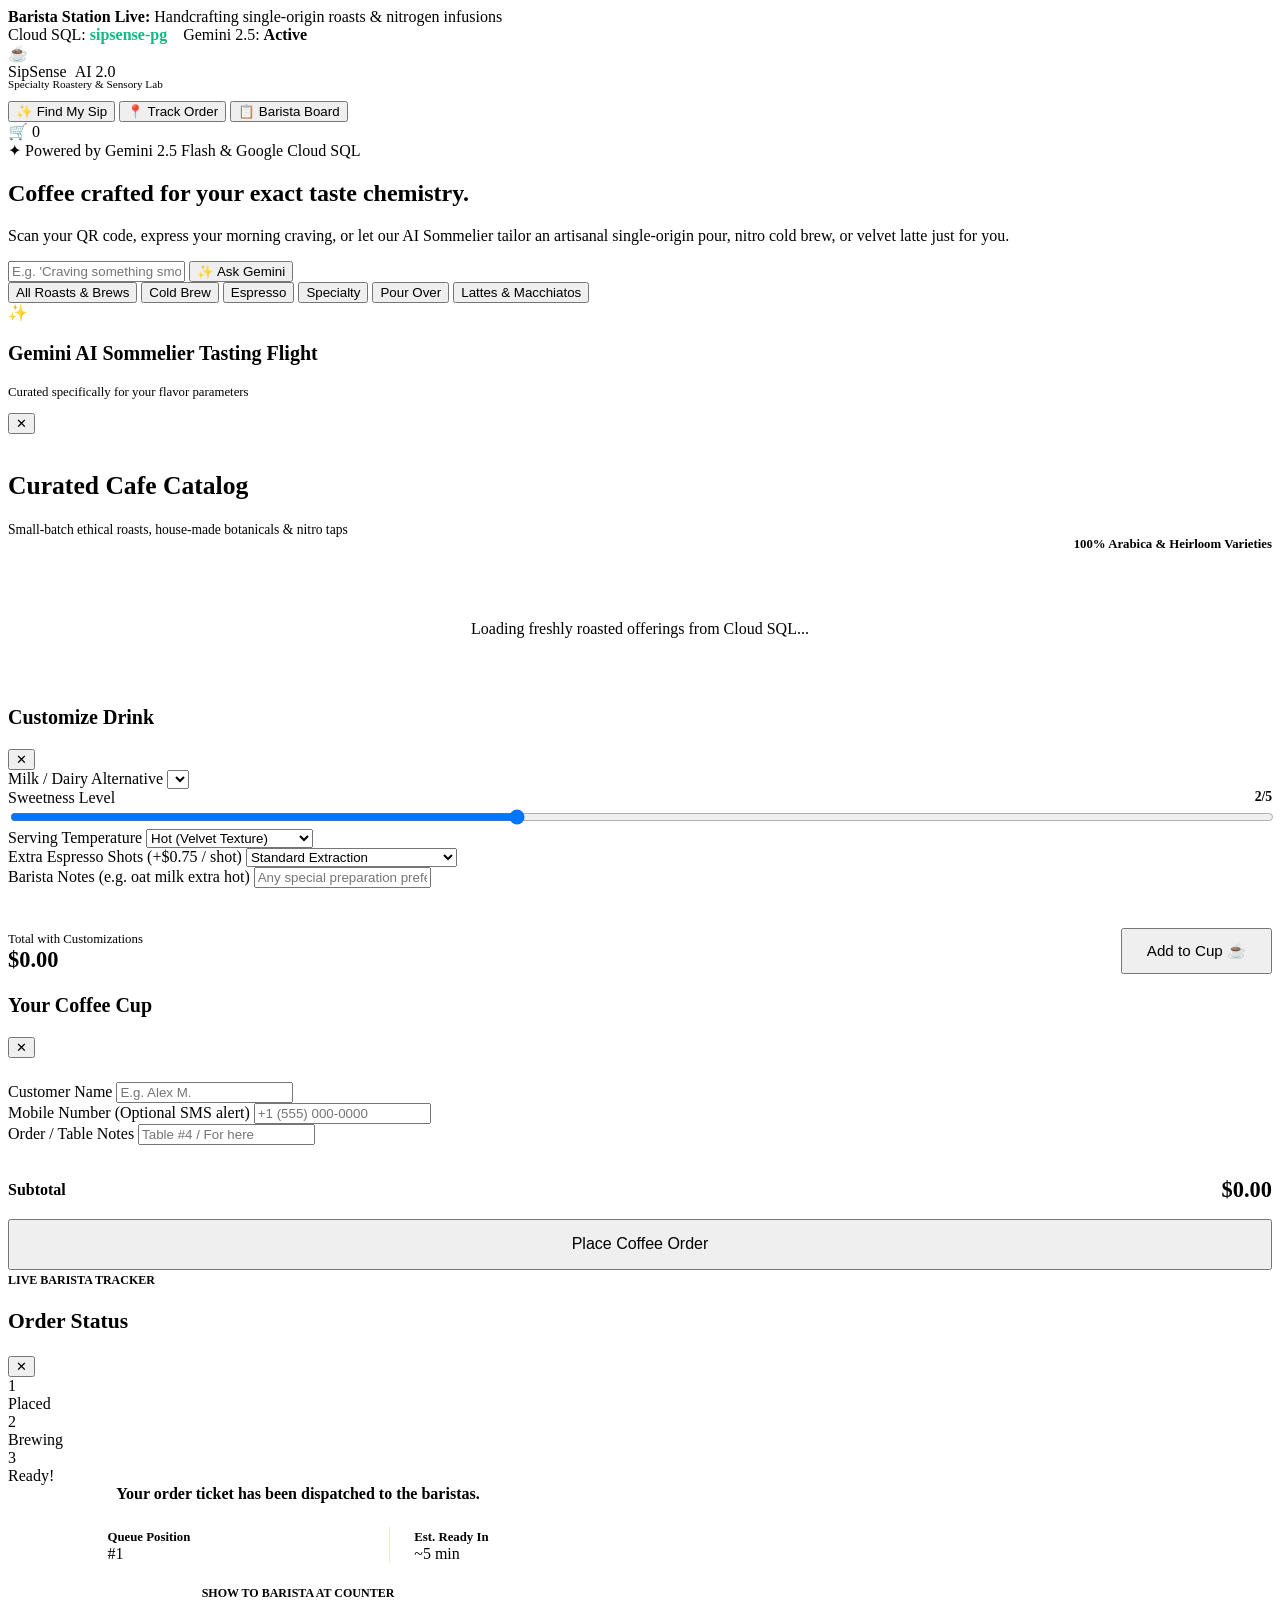
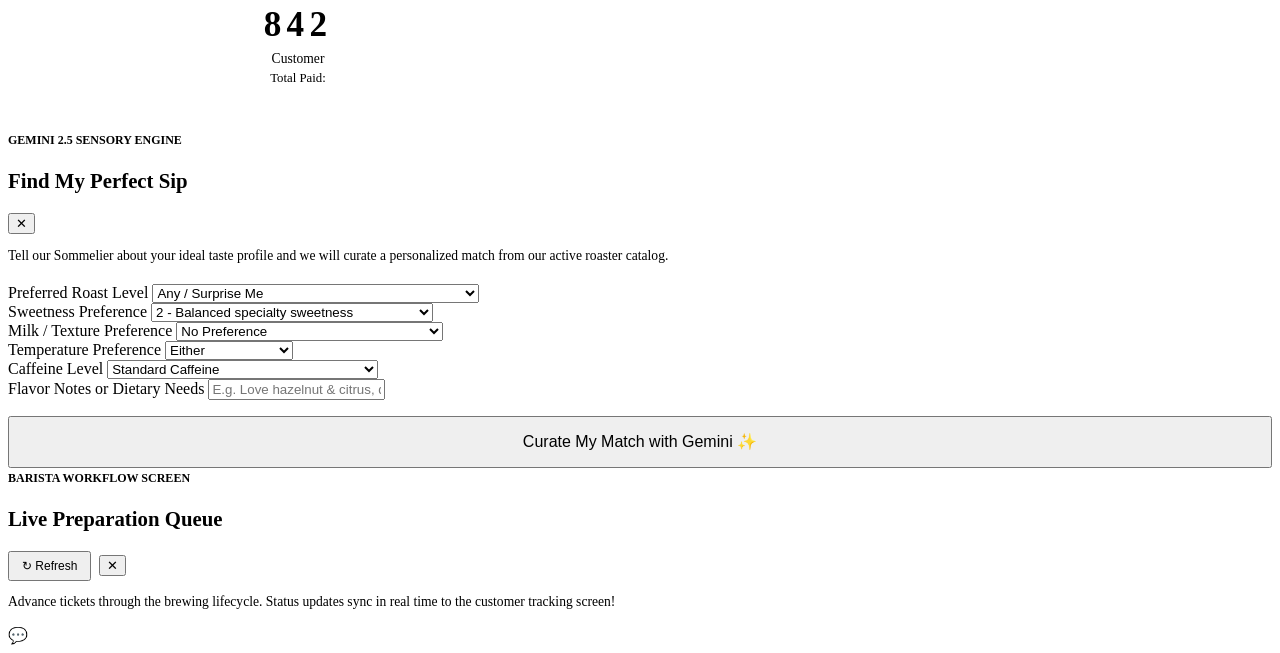
==== app/static/index.html @ 67ff812a "Initial commit: SipSense AI - FastAPI, Vertex AI Gemini 2.5, Cloud SQL PostgreSQL on Cloud Run" ====
<!DOCTYPE html>
<html lang="en">
<head>
  <meta charset="UTF-8">
  <meta name="viewport" content="width=device-width, initial-scale=1.0">
  <title>SipSense AI | Artisanal Coffee Discovery & Live Barista Queue</title>
  <link rel="preconnect" href="https://fonts.googleapis.com">
  <link rel="preconnect" href="https://fonts.gstatic.com" crossorigin>
  <link href="https://fonts.googleapis.com/css2?family=Outfit:wght@300;400;500;600;700;800;900&display=swap" rel="stylesheet">
  <link rel="stylesheet" href="/static/css/style.css">
</head>
<body>

  <!-- Top Live Queue Ticker -->
  <div class="queue-ticker">
    <div>
      <span class="ticker-pulse"></span>
      <strong>Barista Station Live:</strong> Handcrafting single-origin roasts & nitrogen infusions
    </div>
    <div style="display: flex; gap: 1rem; align-items: center;">
      <span>Cloud SQL: <strong style="color: #10b981;">sipsense-pg</strong></span>
      <span>Gemini 2.5: <strong style="color: var(--accent-gold);">Active</strong></span>
    </div>
  </div>

  <!-- Main Navigation Header -->
  <header class="header">
    <div class="brand" onclick="window.scrollTo({top: 0, behavior: 'smooth'})">
      <div class="brand-icon">☕</div>
      <div>
        <div style="display: flex; align-items: center; gap: 0.5rem;">
          <span class="brand-name">SipSense</span>
          <span class="brand-badge">AI 2.0</span>
        </div>
        <p style="font-size: 0.7rem; color: var(--text-muted); margin-top: -3px;">Specialty Roastery & Sensory Lab</p>
      </div>
    </div>

    <div class="header-actions">
      <button class="nav-btn primary" onclick="openModal('matchmakerModal')">
        <span>✨</span> Find My Sip
      </button>
      <button class="nav-btn" onclick="startTrackingOrder(activeOrder)" id="navTrackerBtn">
        <span>📍</span> Track Order
      </button>
      <button class="nav-btn" onclick="openBaristaQueue()">
        <span>📋</span> Barista Board
      </button>
      <div class="cart-btn" onclick="openCartDrawer()" title="View Order">
        🛒
        <span class="cart-count" id="cartCount">0</span>
      </div>
    </div>
  </header>

  <!-- Main Content Container -->
  <main class="container">

    <!-- Hero Section -->
    <section class="hero">
      <div class="hero-tag">
        <span>✦</span> Powered by Gemini 2.5 Flash & Google Cloud SQL
      </div>
      <h1 class="hero-title">
        Coffee crafted for your <span>exact taste chemistry</span>.
      </h1>
      <p class="hero-subtitle">
        Scan your QR code, express your morning craving, or let our AI Sommelier tailor an artisanal single-origin pour, nitro cold brew, or velvet latte just for you.
      </p>

      <!-- AI Sensory Search Bar -->
      <div class="search-wrapper">
        <input 
          type="text" 
          id="cravingInput" 
          class="search-input" 
          placeholder="E.g. 'Craving something smooth with oat milk, hazelnut notes and low acid'..."
        />
        <button class="search-btn" onclick="triggerCravingSearch()">
          <span>✨</span> Ask Gemini
        </button>
      </div>

      <!-- Category Filter Pills -->
      <div class="category-pills">
        <button class="pill-btn active" data-cat="All">All Roasts & Brews</button>
        <button class="pill-btn" data-cat="Cold Brew">Cold Brew</button>
        <button class="pill-btn" data-cat="Espresso">Espresso</button>
        <button class="pill-btn" data-cat="Specialty">Specialty</button>
        <button class="pill-btn" data-cat="Pour Over">Pour Over</button>
        <button class="pill-btn" data-cat="Latte & Macchiato">Lattes & Macchiatos</button>
      </div>
    </section>

    <!-- AI Personalized Recommendations Panel -->
    <section id="aiResultsPanel" class="ai-results-panel">
      <div class="ai-header">
        <div class="ai-title-wrap">
          <div class="ai-icon-badge">✨</div>
          <div>
            <h3 style="font-size: 1.25rem; font-weight: 800; color: var(--text-main);">Gemini AI Sommelier Tasting Flight</h3>
            <p style="font-size: 0.8rem; color: var(--text-muted);">Curated specifically for your flavor parameters</p>
          </div>
        </div>
        <button class="modal-close" onclick="document.getElementById('aiResultsPanel').style.display='none'">✕</button>
      </div>
      <p id="aiSommelierNote" class="ai-sommelier-note"></p>
      <div id="aiCardsGrid" class="ai-cards-grid"></div>
    </section>

    <!-- Menu Section Header -->
    <div style="display: flex; justify-content: space-between; align-items: flex-end; margin-bottom: 1.25rem;">
      <div>
        <h2 style="font-size: 1.6rem; font-weight: 800;">Curated Cafe Catalog</h2>
        <p style="font-size: 0.85rem; color: var(--text-muted);">Small-batch ethical roasts, house-made botanicals & nitro taps</p>
      </div>
      <span style="font-size: 0.8rem; color: var(--accent-gold); font-weight: 600;">100% Arabica & Heirloom Varieties</span>
    </div>

    <!-- Drink Catalog Grid -->
    <div id="menuGrid" class="menu-grid">
      <div style="grid-column: 1/-1; text-align: center; padding: 3rem;">
        <span class="ticker-pulse"></span> Loading freshly roasted offerings from Cloud SQL...
      </div>
    </div>

  </main>

  <!-- Drink Customizer Modal -->
  <div id="customizerModal" class="modal-overlay">
    <div class="modal-card">
      <div class="modal-header">
        <div>
          <h3 id="custItemName" style="font-size: 1.25rem; font-weight: 800;">Customize Drink</h3>
          <p id="custItemDesc" style="font-size: 0.8rem; color: var(--text-muted);"></p>
        </div>
        <button class="modal-close" onclick="closeModal('customizerModal')">✕</button>
      </div>
      <div class="modal-body">
        <div class="form-group">
          <label class="form-label">Milk / Dairy Alternative</label>
          <select id="custMilk" class="select-input"></select>
        </div>

        <div class="form-group">
          <div style="display: flex; justify-content: space-between;">
            <label class="form-label">Sweetness Level</label>
            <span id="custSweetnessVal" style="font-size: 0.85rem; font-weight: 800; color: var(--accent-gold);">2/5</span>
          </div>
          <input type="range" id="custSweetness" min="0" max="5" value="2" style="width: 100%; accent-color: var(--accent-gold);" />
        </div>

        <div class="form-group">
          <label class="form-label">Serving Temperature</label>
          <select id="custTemp" class="select-input">
            <option value="Hot">Hot (Velvet Texture)</option>
            <option value="Iced">Iced (Over Clear Cubes)</option>
            <option value="Extra Ice">Extra Iced</option>
          </select>
        </div>

        <div class="form-group">
          <label class="form-label">Extra Espresso Shots (+$0.75 / shot)</label>
          <select id="custShots" class="select-input">
            <option value="0">Standard Extraction</option>
            <option value="1">+1 Extra Ristretto Shot (+$0.75)</option>
            <option value="2">+2 Double Boost (+$1.50)</option>
          </select>
        </div>

        <div class="form-group">
          <label class="form-label">Barista Notes (e.g. oat milk extra hot)</label>
          <input type="text" id="custNotes" class="text-input" placeholder="Any special preparation preference..." />
        </div>

        <div style="display: flex; justify-content: space-between; align-items: center; margin-top: 1.5rem; padding-top: 1rem; border-top: 1px solid var(--border-color);">
          <div>
            <span style="font-size: 0.8rem; color: var(--text-muted);">Total with Customizations</span>
            <div id="custTotalPrice" style="font-size: 1.4rem; font-weight: 800; color: var(--accent-gold);">$0.00</div>
          </div>
          <button class="nav-btn primary" style="padding: 0.75rem 1.5rem; font-size: 0.95rem;" onclick="addCustomizedToCart()">
            Add to Cup ☕
          </button>
        </div>
      </div>
    </div>
  </div>

  <!-- Cart / Checkout Drawer -->
  <div id="cartModal" class="modal-overlay">
    <div class="modal-card">
      <div class="modal-header">
        <h3 style="font-size: 1.25rem; font-weight: 800;">Your Coffee Cup</h3>
        <button class="modal-close" onclick="closeModal('cartModal')">✕</button>
      </div>
      <div class="modal-body">
        <div id="cartItemsList"></div>

        <div style="margin: 1.5rem 0 1rem;">
          <div class="form-group">
            <label class="form-label">Customer Name</label>
            <input type="text" id="orderCustomerName" class="text-input" placeholder="E.g. Alex M." />
          </div>
          <div class="form-group">
            <label class="form-label">Mobile Number (Optional SMS alert)</label>
            <input type="tel" id="orderCustomerPhone" class="text-input" placeholder="+1 (555) 000-0000" />
          </div>
          <div class="form-group">
            <label class="form-label">Order / Table Notes</label>
            <input type="text" id="orderSpecialNotes" class="text-input" placeholder="Table #4 / For here" />
          </div>
        </div>

        <div style="display: flex; justify-content: space-between; align-items: center; padding: 1rem 0; border-top: 1px solid var(--border-color);">
          <span style="font-size: 1rem; font-weight: 700;">Subtotal</span>
          <span id="cartSubtotal" style="font-size: 1.4rem; font-weight: 800; color: var(--accent-gold);">$0.00</span>
        </div>

        <button id="checkoutBtn" class="nav-btn primary" style="width: 100%; justify-content: center; padding: 0.9rem; font-size: 1rem;" onclick="submitOrder()">
          Place Coffee Order
        </button>
      </div>
    </div>
  </div>

  <!-- Live Order Tracking Modal -->
  <div id="trackerModal" class="modal-overlay">
    <div class="modal-card" style="max-width: 580px;">
      <div class="modal-header">
        <div>
          <span style="font-size: 0.75rem; text-transform: uppercase; color: var(--accent-gold); font-weight: 800;">Live Barista Tracker</span>
          <h3 id="trackOrderId" style="font-size: 1.35rem; font-weight: 900;">Order Status</h3>
        </div>
        <button class="modal-close" onclick="closeModal('trackerModal')">✕</button>
      </div>
      <div class="modal-body">
        
        <!-- Live Status Stepper -->
        <div class="tracker-status-bar">
          <div id="stepPlaced" class="status-step active">
            <div class="step-circle">1</div>
            <span class="step-title">Placed</span>
          </div>
          <div id="stepBrewing" class="status-step">
            <div class="step-circle">2</div>
            <span class="step-title">Brewing</span>
          </div>
          <div id="stepReady" class="status-step">
            <div class="step-circle">3</div>
            <span class="step-title">Ready!</span>
          </div>
        </div>

        <!-- Animated Status Message -->
        <div id="trackStatusMsg" style="text-align: center; font-weight: 600; font-size: 1rem; color: var(--accent-cream); margin-bottom: 1.5rem;">
          Your order ticket has been dispatched to the baristas.
        </div>

        <!-- Live Queue Position Badge -->
        <div id="queueBanner" class="queue-card">
          <div style="display: flex; justify-content: space-around;">
            <div>
              <span style="font-size: 0.8rem; color: var(--text-muted); font-weight: 600;">Queue Position</span>
              <div id="trackQueuePosition" class="queue-num">#1</div>
            </div>
            <div style="border-left: 1px solid rgba(226,168,92,0.3); padding-left: 1.5rem;">
              <span style="font-size: 0.8rem; color: var(--text-muted); font-weight: 600;">Est. Ready In</span>
              <div id="trackWaitTime" class="queue-num">~5 min</div>
            </div>
          </div>
        </div>

        <!-- Pickup Badge -->
        <div style="background: var(--bg-card); border: 1px dashed var(--border-color); border-radius: var(--radius-md); padding: 1.25rem; text-align: center; margin-bottom: 1.5rem;">
          <span style="font-size: 0.75rem; color: var(--text-muted); text-transform: uppercase; font-weight: 700;">Show to Barista at Counter</span>
          <div style="font-size: 2.2rem; font-weight: 900; letter-spacing: 0.15em; color: var(--accent-gold); margin: 0.25rem 0;" id="trackPickupCode">
            842
          </div>
          <span style="font-size: 0.85rem; color: var(--text-muted);" id="trackCustomerName">Customer</span>
          <div style="font-size: 0.8rem; color: var(--text-dim); margin-top: 0.25rem;">Total Paid: <span id="trackTotal" style="color: var(--text-main); font-weight: 700;"></span></div>
        </div>

        <!-- Feedback Form -->
        <div id="feedbackSection" style="display: none; background: rgba(255,255,255,0.03); border: 1px solid var(--border-color); border-radius: var(--radius-sm); padding: 1rem; margin-top: 1rem;">
          <h4 style="font-size: 0.95rem; font-weight: 700; margin-bottom: 0.5rem; text-align: center;">How was your sip?</h4>
          <div style="display: flex; gap: 1rem; margin-bottom: 0.75rem;">
            <div style="flex: 1;">
              <label style="font-size: 0.75rem; color: var(--text-muted);">Overall Rating</label>
              <select id="feedbackRating" class="select-input" style="padding: 0.4rem;">
                <option value="5">★★★★★ (5 - Exceptional)</option>
                <option value="4">★★★★☆ (4 - Great)</option>
                <option value="3">★★★☆☆ (3 - Good)</option>
                <option value="2">★★☆☆☆ (2 - Fair)</option>
                <option value="1">★☆☆☆☆ (1 - Needs tweak)</option>
              </select>
            </div>
            <div style="flex: 1;">
              <label style="font-size: 0.75rem; color: var(--text-muted);">Taste Balance</label>
              <select id="feedbackTaste" class="select-input" style="padding: 0.4rem;">
                <option value="5">Perfect Balance</option>
                <option value="4">Slightly sweet</option>
                <option value="3">Bold / Intense</option>
                <option value="2">Mild</option>
              </select>
            </div>
          </div>
          <input type="text" id="feedbackComment" class="text-input" placeholder="Optional comments on aroma or acidity..." style="margin-bottom: 0.75rem;" />
          <button class="nav-btn primary" style="width: 100%; justify-content: center; font-size: 0.85rem;" onclick="submitOrderFeedback()">
            Submit Taste Feedback
          </button>
        </div>

      </div>
    </div>
  </div>

  <!-- "Find My Sip" AI Matchmaker Quiz Modal -->
  <div id="matchmakerModal" class="modal-overlay">
    <div class="modal-card">
      <div class="modal-header">
        <div>
          <span style="font-size: 0.75rem; text-transform: uppercase; color: var(--accent-gold); font-weight: 800;">Gemini 2.5 Sensory Engine</span>
          <h3 style="font-size: 1.3rem; font-weight: 800;">Find My Perfect Sip</h3>
        </div>
        <button class="modal-close" onclick="closeModal('matchmakerModal')">✕</button>
      </div>
      <div class="modal-body">
        <p style="font-size: 0.85rem; color: var(--text-muted); margin-bottom: 1.25rem;">
          Tell our Sommelier about your ideal taste profile and we will curate a personalized match from our active roaster catalog.
        </p>

        <div class="form-group">
          <label class="form-label">Preferred Roast Level</label>
          <select id="quizRoast" class="select-input">
            <option value="Any">Any / Surprise Me</option>
            <option value="Light">Light Roast (Floral, bright acidity, tea-like clarity)</option>
            <option value="Medium">Medium Roast (Balanced, chocolate malt, caramel)</option>
            <option value="Dark">Dark Roast (Full body, smoky, low acid, bold cocoa)</option>
          </select>
        </div>

        <div class="form-group">
          <label class="form-label">Sweetness Preference</label>
          <select id="quizSweet" class="select-input">
            <option value="0">0 - Zero sugar / Pure black coffee</option>
            <option value="1">1 - Barely sweet / Hint of natural essence</option>
            <option value="2" selected>2 - Balanced specialty sweetness</option>
            <option value="3">3 - Noticeably sweet (Vanilla / Brown Sugar)</option>
            <option value="4">4 - Indulgent treat / Dessert style</option>
          </select>
        </div>

        <div class="form-group">
          <label class="form-label">Milk / Texture Preference</label>
          <select id="quizMilk" class="select-input">
            <option value="Any">No Preference</option>
            <option value="Oat Milk">Oat Milk (Nutty, creamy & vegan)</option>
            <option value="Whole Milk">Farm Fresh Whole Milk (Silky microfoam)</option>
            <option value="Almond Milk">Almond Milk (Light & roasted)</option>
            <option value="None">None / Pure black coffee</option>
          </select>
        </div>

        <div class="form-group">
          <label class="form-label">Temperature Preference</label>
          <select id="quizTemp" class="select-input">
            <option value="Any">Either</option>
            <option value="Hot">Hot & Warming</option>
            <option value="Iced">Iced & Refreshing</option>
          </select>
        </div>

        <div class="form-group">
          <label class="form-label">Caffeine Level</label>
          <select id="quizCaff" class="select-input">
            <option value="Any">Standard Caffeine</option>
            <option value="High">Maximum Boost (Cold Brew / Extra Shot)</option>
            <option value="Medium">Gentle Afternoon Energy</option>
            <option value="Decaf">100% Decaf (Natural Sugarcane Process)</option>
          </select>
        </div>

        <div class="form-group">
          <label class="form-label">Flavor Notes or Dietary Needs</label>
          <input type="text" id="quizNotes" class="text-input" placeholder="E.g. Love hazelnut & citrus, dairy free, low acid" />
        </div>

        <button class="nav-btn primary" style="width: 100%; justify-content: center; padding: 0.9rem; font-size: 1rem; margin-top: 1rem;" onclick="submitMatchmaker()">
          Curate My Match with Gemini ✨
        </button>
      </div>
    </div>
  </div>

  <!-- Barista Queue Live Board Modal -->
  <div id="baristaModal" class="modal-overlay">
    <div class="modal-card" style="max-width: 650px;">
      <div class="modal-header">
        <div>
          <span style="font-size: 0.75rem; text-transform: uppercase; color: var(--accent-amber); font-weight: 800;">Barista Workflow Screen</span>
          <h3 style="font-size: 1.3rem; font-weight: 800;">Live Preparation Queue</h3>
        </div>
        <div style="display: flex; gap: 0.5rem; align-items: center;">
          <button class="nav-btn" style="padding: 0.35rem 0.75rem; font-size: 0.75rem;" onclick="refreshBaristaQueue()">↻ Refresh</button>
          <button class="modal-close" onclick="closeModal('baristaModal')">✕</button>
        </div>
      </div>
      <div class="modal-body">
        <p style="font-size: 0.85rem; color: var(--text-muted); margin-bottom: 1rem;">
          Advance tickets through the brewing lifecycle. Status updates sync in real time to the customer tracking screen!
        </p>
        <div id="baristaQueueList"></div>
      </div>
    </div>
  </div>

  <!-- Floating AI Sommelier Chat FAB -->
  <div class="chat-fab" onclick="toggleChatDrawer()" title="Chat with AI Sommelier">
    💬
  </div>

  <!-- Floating Chat Drawer -->
  <div id="chatDrawer" class="chat-drawer" style="display: none;">
    <div class="chat-header">
      <div style="display: flex; align-items: center; gap: 0.5rem;">
        <span style="font-size: 1.2rem;">☕</span>
        <div>
          <strong style="font-size: 0.9rem;">SipSense Sommelier</strong>
          <div style="font-size: 0.7rem; color: #10b981;">Online • Gemini 2.5 Flash</div>
        </div>
      </div>
      <button class="modal-close" onclick="toggleChatDrawer()">✕</button>
    </div>
    <div id="chatMessages" class="chat-messages">
      <div class="chat-bubble bot">
        Welcome to SipSense! I'm your AI Coffee Sommelier. Ask me anything about our single origins, brew methods, flavor profiles, or customized pairings!
      </div>
    </div>
    <div class="chat-input-row">
      <input type="text" id="chatInput" class="chat-input" placeholder="Ask about roast notes, oat milk, or low acid..." />
      <button class="nav-btn primary" style="padding: 0.4rem 0.8rem; font-size: 0.85rem;" onclick="sendChatMessage()">
        Send
      </button>
    </div>
  </div>

  <script src="/static/js/app.js"></script>
</body>
</html>
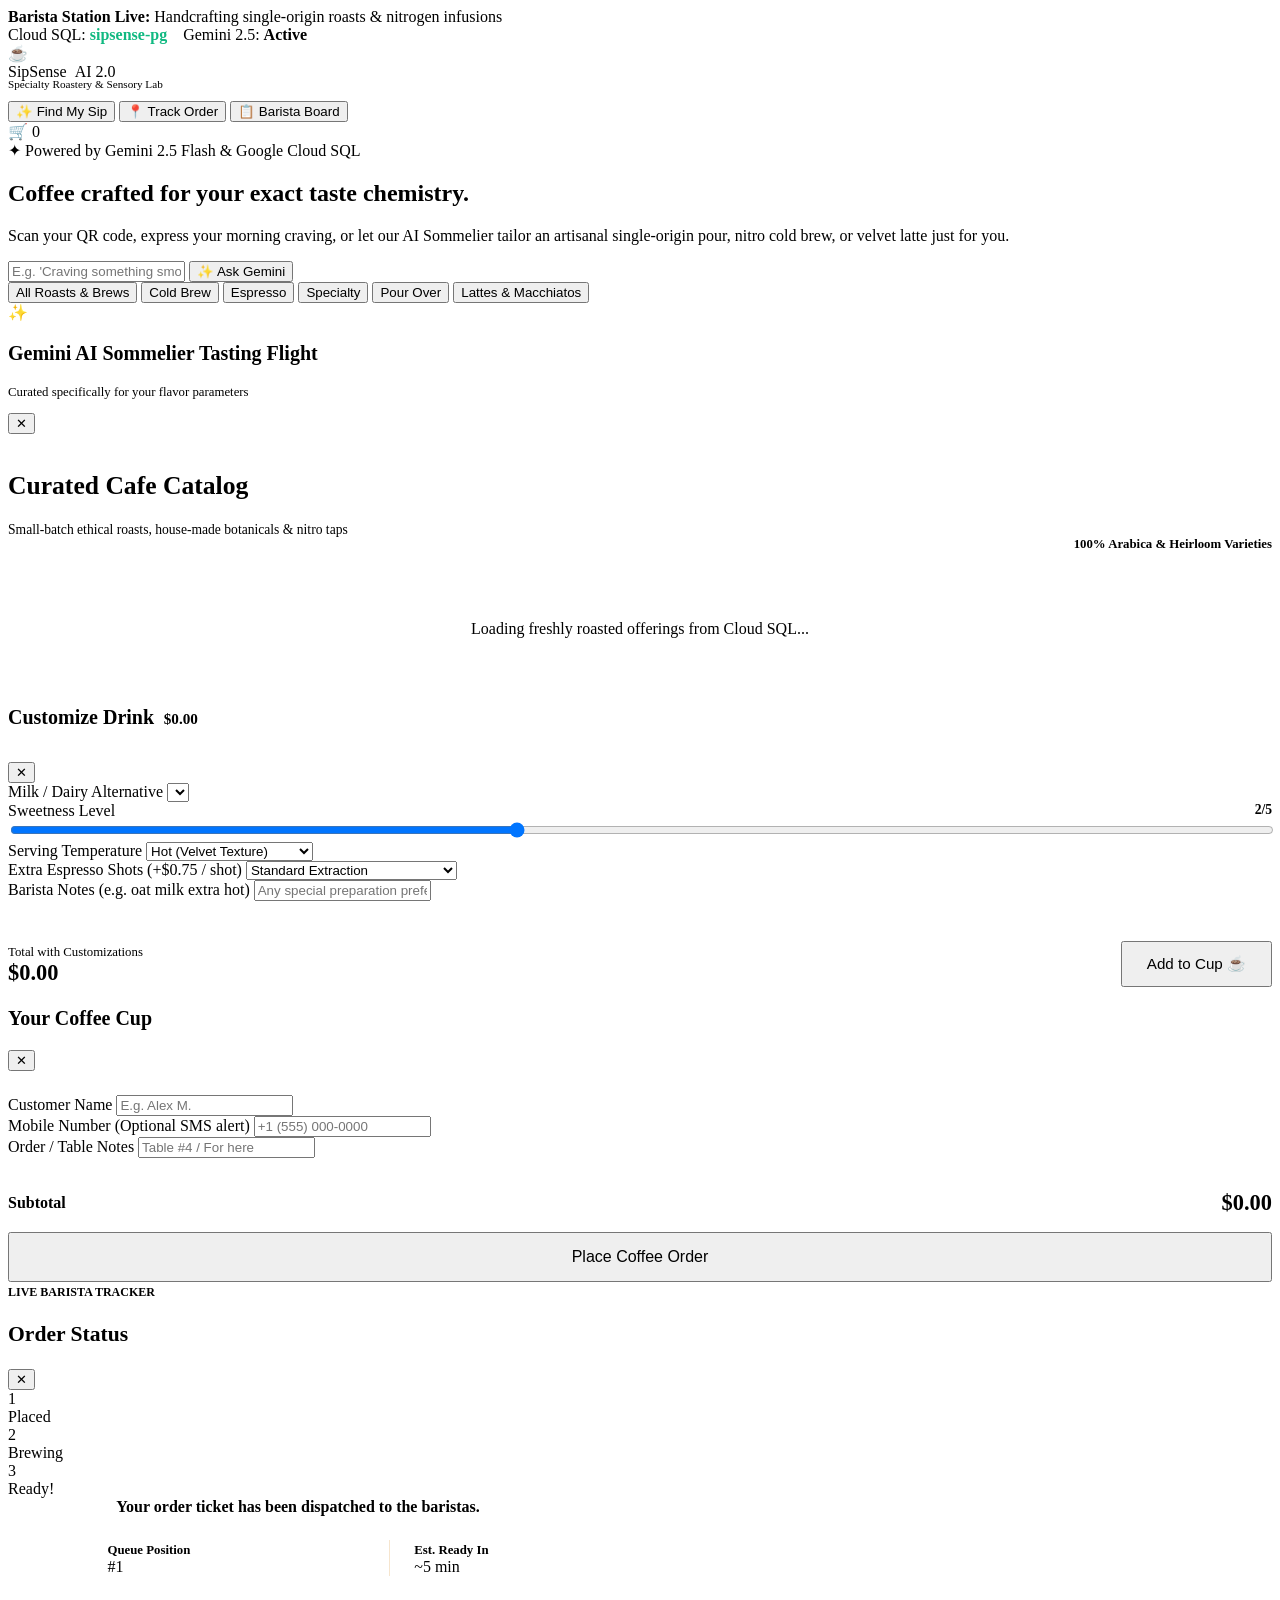
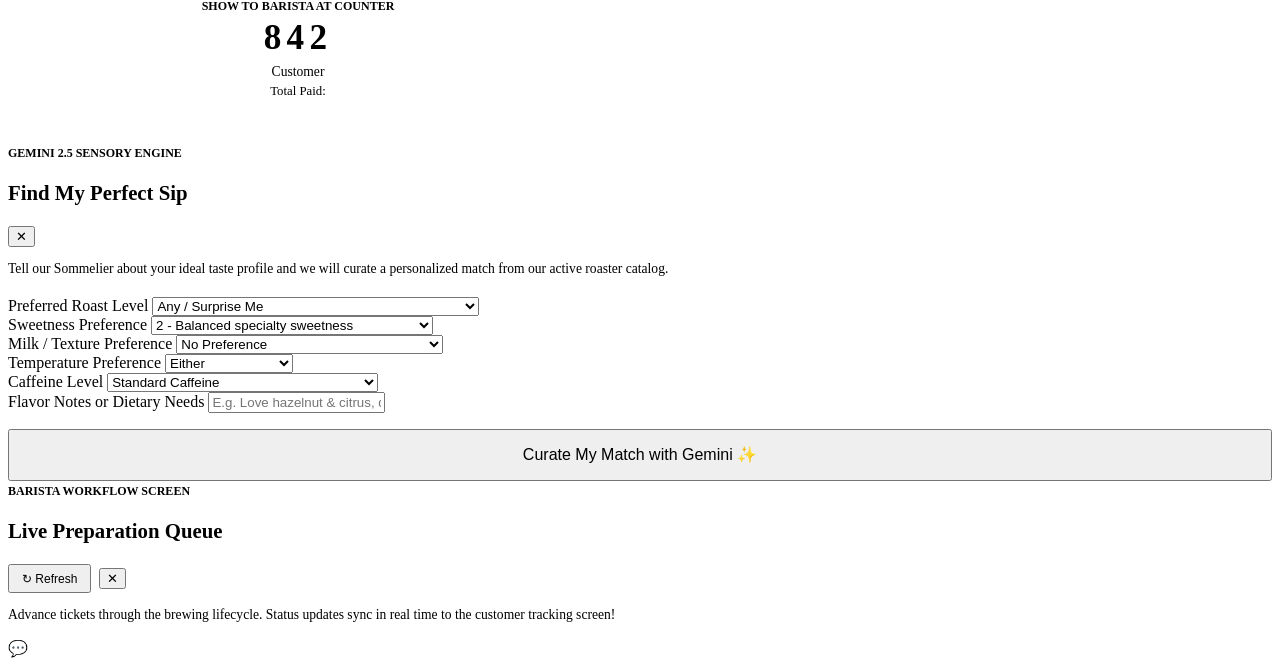
==== commit c2f11800: "Fix drink customizer modal missing ID and add quick-add cart button" ====
--- a/app/static/index.html
+++ b/app/static/index.html
@@ -131,8 +131,11 @@
     <div class="modal-card">
       <div class="modal-header">
         <div>
-          <h3 id="custItemName" style="font-size: 1.25rem; font-weight: 800;">Customize Drink</h3>
-          <p id="custItemDesc" style="font-size: 0.8rem; color: var(--text-muted);"></p>
+          <div style="display: flex; align-items: baseline; gap: 0.6rem;">
+            <h3 id="custItemName" style="font-size: 1.25rem; font-weight: 800;">Customize Drink</h3>
+            <span id="custBasePrice" style="font-size: 0.95rem; font-weight: 800; color: var(--accent-gold);">$0.00</span>
+          </div>
+          <p id="custItemDesc" style="font-size: 0.8rem; color: var(--text-muted); margin-top: 2px;"></p>
         </div>
         <button class="modal-close" onclick="closeModal('customizerModal')">✕</button>
       </div>
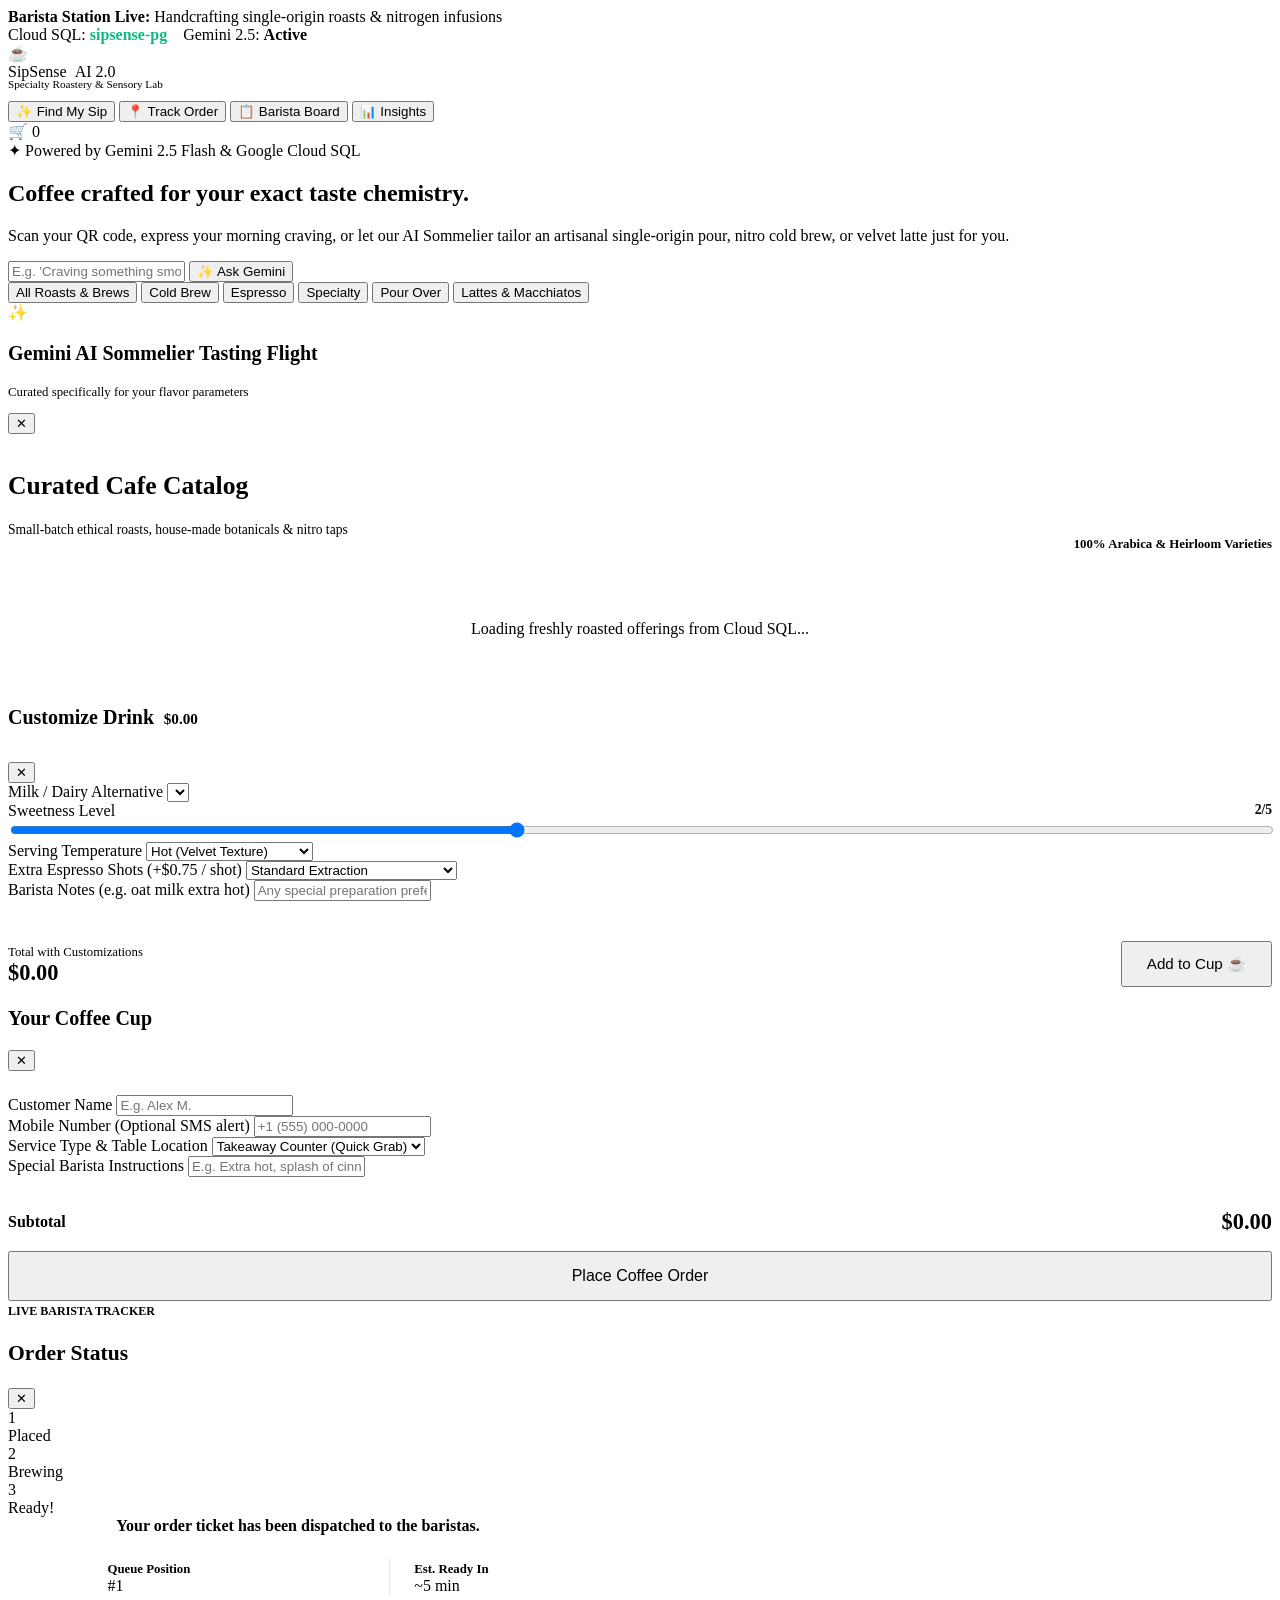
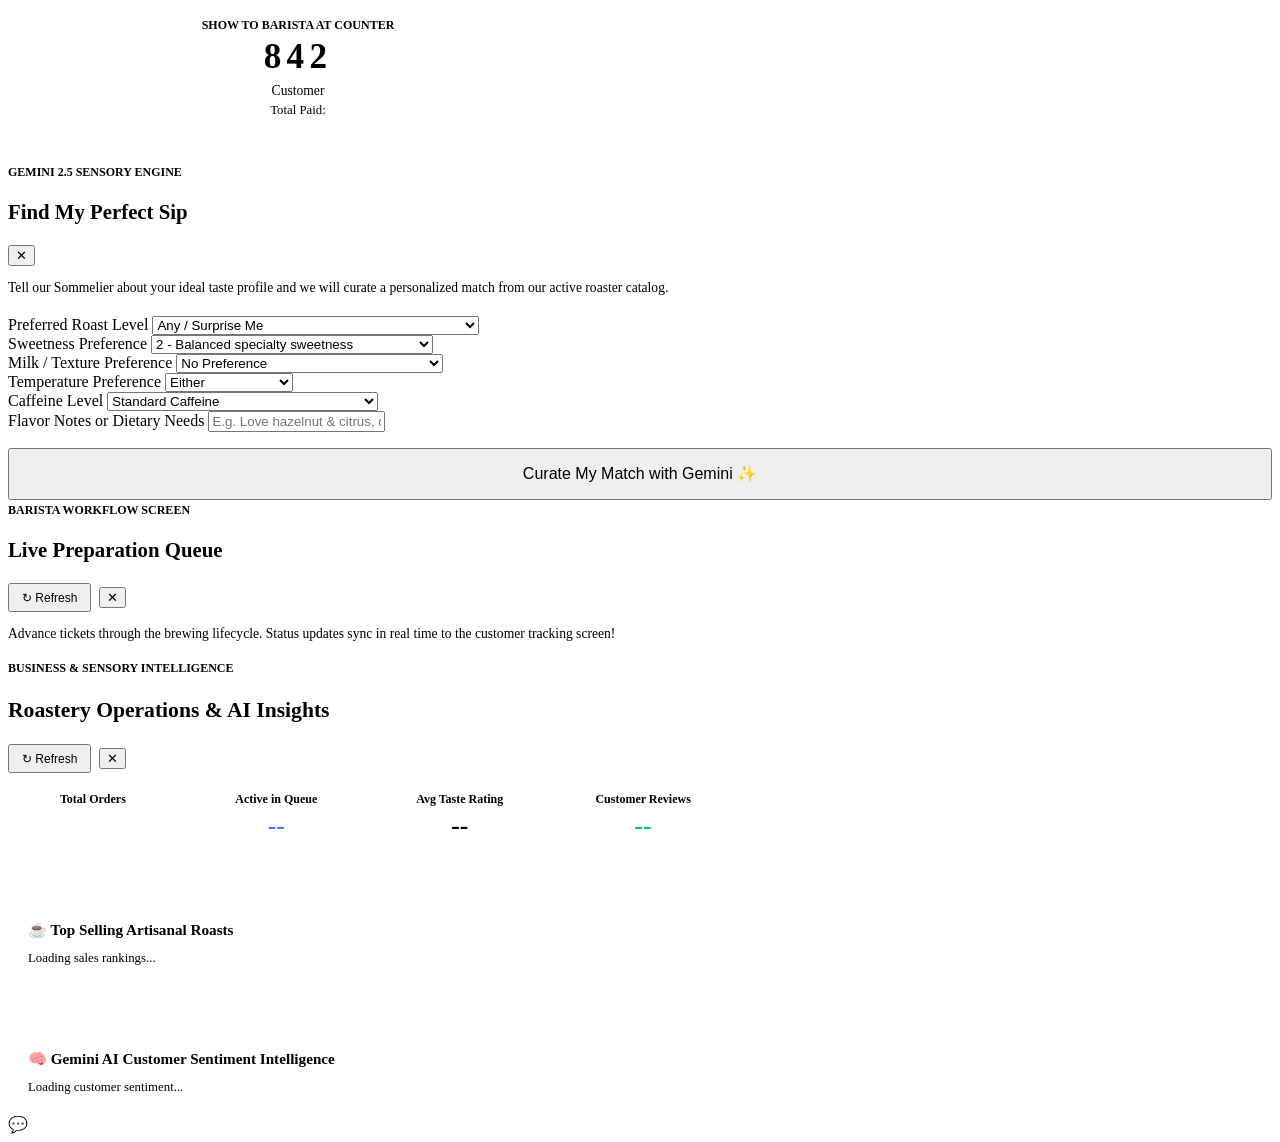
==== commit 7d9b6e99: "Implement roastery analytics dashboard, table routing, audio chime, and update README enhancements" ====
--- a/app/static/index.html
+++ b/app/static/index.html
@@ -46,6 +46,9 @@
       <button class="nav-btn" onclick="openBaristaQueue()">
         <span>📋</span> Barista Board
       </button>
+      <button class="nav-btn" onclick="openAnalyticsModal()">
+        <span>📊</span> Insights
+      </button>
       <div class="cart-btn" onclick="openCartDrawer()" title="View Order">
         🛒
         <span class="cart-count" id="cartCount">0</span>
@@ -209,8 +212,18 @@
             <input type="tel" id="orderCustomerPhone" class="text-input" placeholder="+1 (555) 000-0000" />
           </div>
           <div class="form-group">
-            <label class="form-label">Order / Table Notes</label>
-            <input type="text" id="orderSpecialNotes" class="text-input" placeholder="Table #4 / For here" />
+            <label class="form-label">Service Type & Table Location</label>
+            <select id="orderServiceType" class="select-input">
+              <option value="Takeaway Counter">Takeaway Counter (Quick Grab)</option>
+              <option value="Table 1 (Window)">Table 1 (Window View)</option>
+              <option value="Table 2 (Sensory Bar)">Table 2 (Sensory Bar)</option>
+              <option value="Table 3 (Roastery Floor)">Table 3 (Roastery Floor)</option>
+              <option value="Table 4 (Patio)">Table 4 (Outdoor Patio)</option>
+            </select>
+          </div>
+          <div class="form-group">
+            <label class="form-label">Special Barista Instructions</label>
+            <input type="text" id="orderSpecialNotes" class="text-input" placeholder="E.g. Extra hot, splash of cinnamon on top" />
           </div>
         </div>
 
@@ -417,6 +430,59 @@
     </div>
   </div>
 
+  <!-- Cafe Manager & AI Operations Analytics Modal -->
+  <div id="analyticsModal" class="modal-overlay">
+    <div class="modal-card" style="max-width: 720px;">
+      <div class="modal-header">
+        <div>
+          <span style="font-size: 0.75rem; text-transform: uppercase; color: var(--accent-gold); font-weight: 800;">Business & Sensory Intelligence</span>
+          <h3 style="font-size: 1.35rem; font-weight: 900;">Roastery Operations & AI Insights</h3>
+        </div>
+        <div style="display: flex; gap: 0.5rem; align-items: center;">
+          <button class="nav-btn" style="padding: 0.35rem 0.75rem; font-size: 0.75rem;" onclick="loadAnalyticsData()">↻ Refresh</button>
+          <button class="modal-close" onclick="closeModal('analyticsModal')">✕</button>
+        </div>
+      </div>
+      <div class="modal-body">
+        <!-- KPI Cards -->
+        <div style="display: grid; grid-template-columns: repeat(auto-fit, minmax(130px, 1fr)); gap: 0.85rem; margin-bottom: 1.5rem;" id="analyticsKpiGrid">
+          <div style="background: rgba(255,255,255,0.03); border: 1px solid var(--border-color); border-radius: 12px; padding: 1rem; text-align: center;">
+            <span style="font-size: 0.75rem; color: var(--text-muted); font-weight: 600;">Total Orders</span>
+            <div id="kpiTotalOrders" style="font-size: 1.6rem; font-weight: 900; color: #fff; margin-top: 0.2rem;">--</div>
+          </div>
+          <div style="background: rgba(255,255,255,0.03); border: 1px solid var(--border-color); border-radius: 12px; padding: 1rem; text-align: center;">
+            <span style="font-size: 0.75rem; color: var(--text-muted); font-weight: 600;">Active in Queue</span>
+            <div id="kpiActiveOrders" style="font-size: 1.6rem; font-weight: 900; color: #3b82f6; margin-top: 0.2rem;">--</div>
+          </div>
+          <div style="background: rgba(255,255,255,0.03); border: 1px solid var(--border-color); border-radius: 12px; padding: 1rem; text-align: center;">
+            <span style="font-size: 0.75rem; color: var(--text-muted); font-weight: 600;">Avg Taste Rating</span>
+            <div id="kpiAvgRating" style="font-size: 1.6rem; font-weight: 900; color: var(--accent-gold); margin-top: 0.2rem;">--</div>
+          </div>
+          <div style="background: rgba(255,255,255,0.03); border: 1px solid var(--border-color); border-radius: 12px; padding: 1rem; text-align: center;">
+            <span style="font-size: 0.75rem; color: var(--text-muted); font-weight: 600;">Customer Reviews</span>
+            <div id="kpiTotalReviews" style="font-size: 1.6rem; font-weight: 900; color: #10b981; margin-top: 0.2rem;">--</div>
+          </div>
+        </div>
+
+        <!-- Top Selling Drinks -->
+        <div style="margin-bottom: 1.5rem; background: rgba(255,255,255,0.02); border: 1px solid var(--border-color); border-radius: 14px; padding: 1.25rem;">
+          <h4 style="font-size: 0.95rem; font-weight: 800; margin-bottom: 0.75rem; color: var(--text-main);">☕ Top Selling Artisanal Roasts</h4>
+          <div id="analyticsTopDrinks" style="display: flex; flex-direction: column; gap: 0.5rem;">
+            <span style="font-size: 0.8rem; color: var(--text-muted);">Loading sales rankings...</span>
+          </div>
+        </div>
+
+        <!-- Recent Customer Feedback & Gemini AI Sentiment -->
+        <div style="background: rgba(255,255,255,0.02); border: 1px solid var(--border-color); border-radius: 14px; padding: 1.25rem;">
+          <h4 style="font-size: 0.95rem; font-weight: 800; margin-bottom: 0.75rem; color: var(--text-main);">🧠 Gemini AI Customer Sentiment Intelligence</h4>
+          <div id="analyticsFeedbackList" style="display: flex; flex-direction: column; gap: 0.75rem;">
+            <span style="font-size: 0.8rem; color: var(--text-muted);">Loading customer sentiment...</span>
+          </div>
+        </div>
+      </div>
+    </div>
+  </div>
+
   <!-- Floating AI Sommelier Chat FAB -->
   <div class="chat-fab" onclick="toggleChatDrawer()" title="Chat with AI Sommelier">
     💬
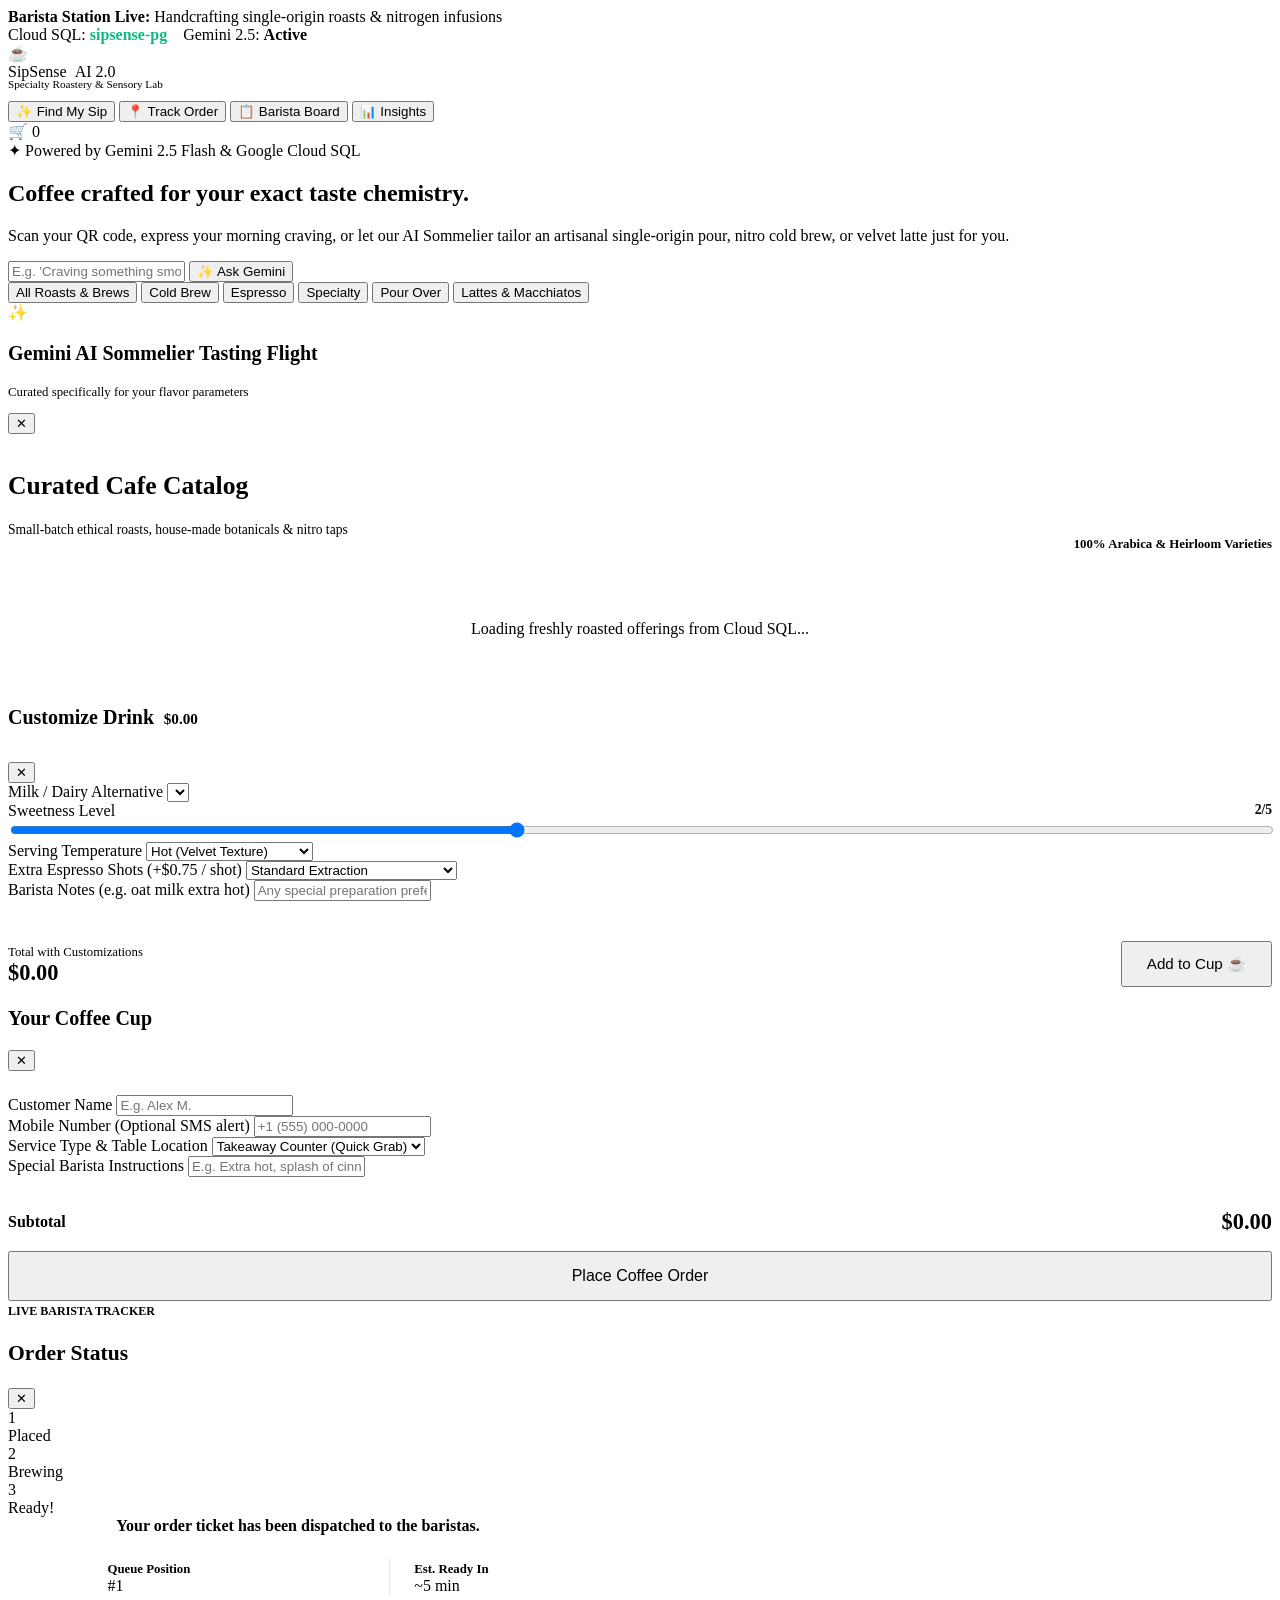
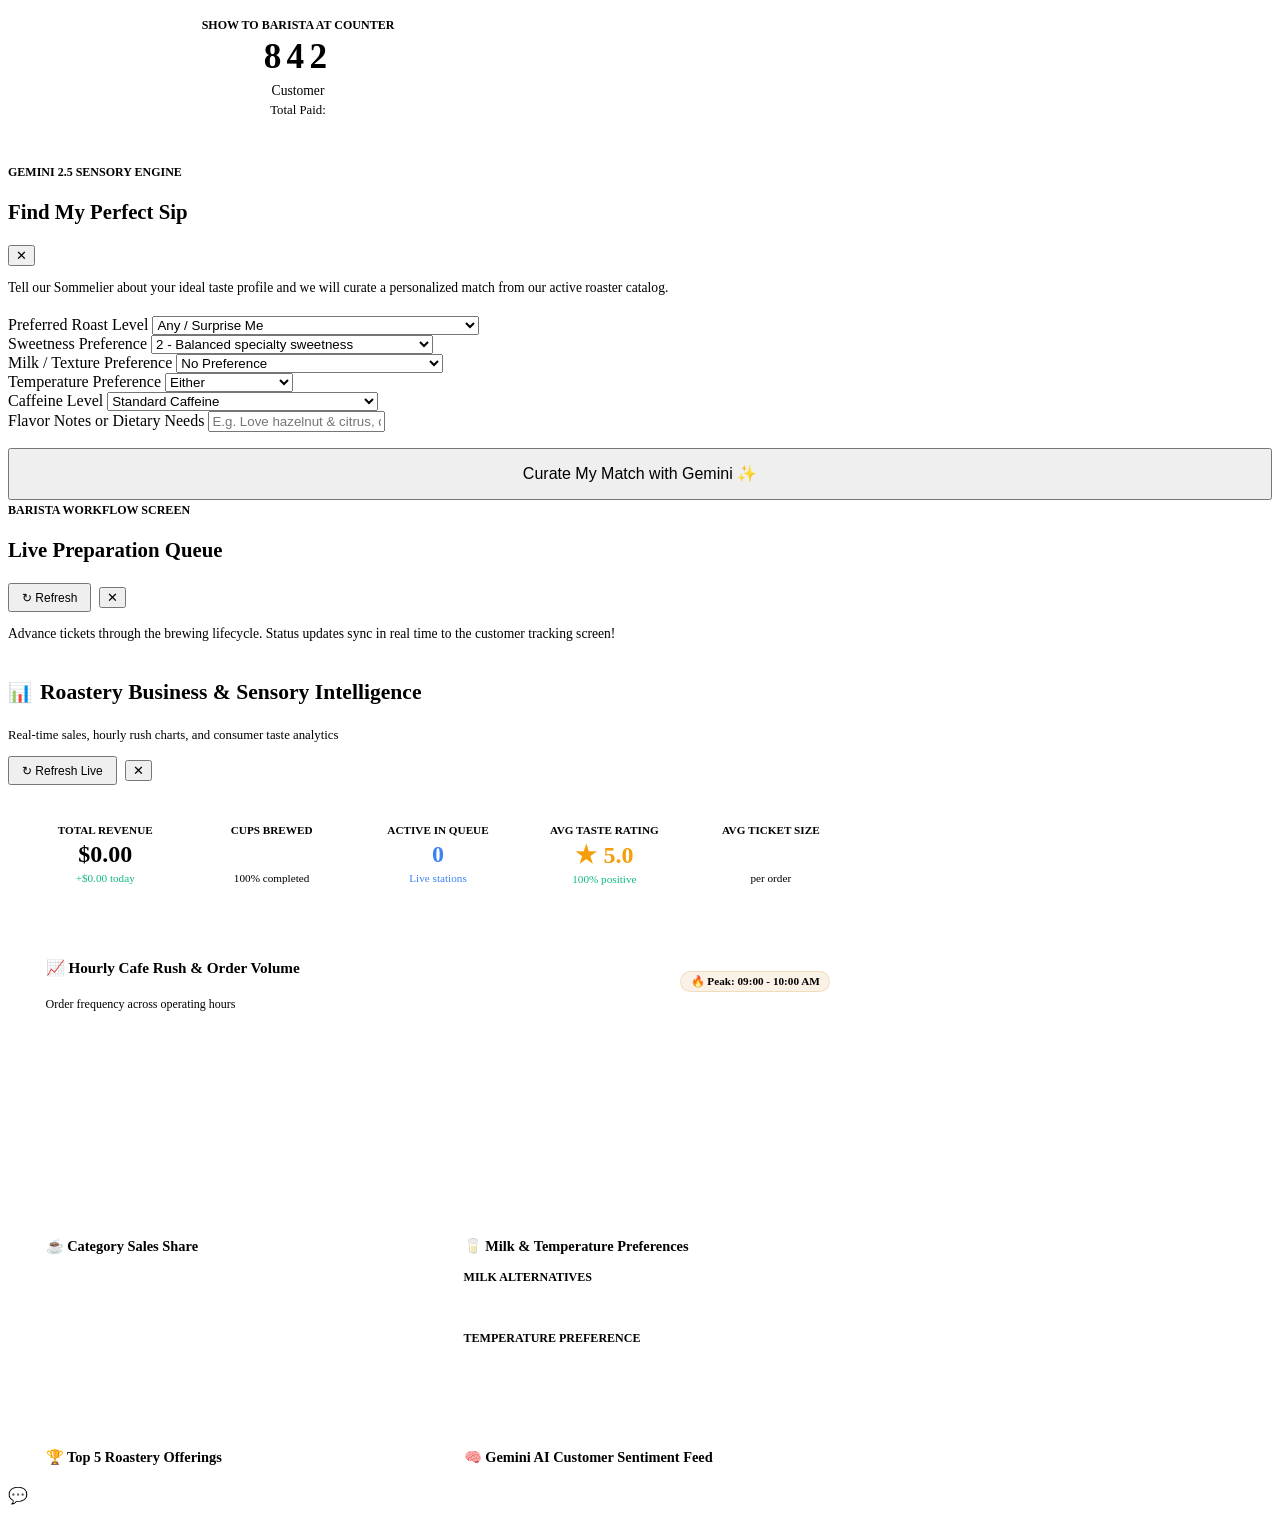
==== commit 7a97b80a: "checkpoint sipsenseai mvp" ====
--- a/app/static/index.html
+++ b/app/static/index.html
@@ -432,53 +432,122 @@
 
   <!-- Cafe Manager & AI Operations Analytics Modal -->
   <div id="analyticsModal" class="modal-overlay">
-    <div class="modal-card" style="max-width: 720px;">
+    <div class="modal-card" style="max-width: 860px; max-height: 92vh;">
       <div class="modal-header">
         <div>
-          <span style="font-size: 0.75rem; text-transform: uppercase; color: var(--accent-gold); font-weight: 800;">Business & Sensory Intelligence</span>
-          <h3 style="font-size: 1.35rem; font-weight: 900;">Roastery Operations & AI Insights</h3>
+          <div style="display: flex; align-items: center; gap: 0.5rem;">
+            <span style="font-size: 1.2rem;">📊</span>
+            <h3 style="font-size: 1.35rem; font-weight: 900;">Roastery Business & Sensory Intelligence</h3>
+          </div>
+          <p style="font-size: 0.8rem; color: var(--text-muted); margin-top: 2px;">Real-time sales, hourly rush charts, and consumer taste analytics</p>
         </div>
         <div style="display: flex; gap: 0.5rem; align-items: center;">
-          <button class="nav-btn" style="padding: 0.35rem 0.75rem; font-size: 0.75rem;" onclick="loadAnalyticsData()">↻ Refresh</button>
+          <button class="nav-btn" style="padding: 0.35rem 0.75rem; font-size: 0.75rem;" onclick="loadAnalyticsData()">↻ Refresh Live</button>
           <button class="modal-close" onclick="closeModal('analyticsModal')">✕</button>
         </div>
       </div>
-      <div class="modal-body">
-        <!-- KPI Cards -->
-        <div style="display: grid; grid-template-columns: repeat(auto-fit, minmax(130px, 1fr)); gap: 0.85rem; margin-bottom: 1.5rem;" id="analyticsKpiGrid">
-          <div style="background: rgba(255,255,255,0.03); border: 1px solid var(--border-color); border-radius: 12px; padding: 1rem; text-align: center;">
-            <span style="font-size: 0.75rem; color: var(--text-muted); font-weight: 600;">Total Orders</span>
-            <div id="kpiTotalOrders" style="font-size: 1.6rem; font-weight: 900; color: #fff; margin-top: 0.2rem;">--</div>
-          </div>
-          <div style="background: rgba(255,255,255,0.03); border: 1px solid var(--border-color); border-radius: 12px; padding: 1rem; text-align: center;">
-            <span style="font-size: 0.75rem; color: var(--text-muted); font-weight: 600;">Active in Queue</span>
-            <div id="kpiActiveOrders" style="font-size: 1.6rem; font-weight: 900; color: #3b82f6; margin-top: 0.2rem;">--</div>
-          </div>
-          <div style="background: rgba(255,255,255,0.03); border: 1px solid var(--border-color); border-radius: 12px; padding: 1rem; text-align: center;">
-            <span style="font-size: 0.75rem; color: var(--text-muted); font-weight: 600;">Avg Taste Rating</span>
-            <div id="kpiAvgRating" style="font-size: 1.6rem; font-weight: 900; color: var(--accent-gold); margin-top: 0.2rem;">--</div>
-          </div>
-          <div style="background: rgba(255,255,255,0.03); border: 1px solid var(--border-color); border-radius: 12px; padding: 1rem; text-align: center;">
-            <span style="font-size: 0.75rem; color: var(--text-muted); font-weight: 600;">Customer Reviews</span>
-            <div id="kpiTotalReviews" style="font-size: 1.6rem; font-weight: 900; color: #10b981; margin-top: 0.2rem;">--</div>
-          </div>
-        </div>
-
-        <!-- Top Selling Drinks -->
-        <div style="margin-bottom: 1.5rem; background: rgba(255,255,255,0.02); border: 1px solid var(--border-color); border-radius: 14px; padding: 1.25rem;">
-          <h4 style="font-size: 0.95rem; font-weight: 800; margin-bottom: 0.75rem; color: var(--text-main);">☕ Top Selling Artisanal Roasts</h4>
-          <div id="analyticsTopDrinks" style="display: flex; flex-direction: column; gap: 0.5rem;">
-            <span style="font-size: 0.8rem; color: var(--text-muted);">Loading sales rankings...</span>
-          </div>
-        </div>
-
-        <!-- Recent Customer Feedback & Gemini AI Sentiment -->
-        <div style="background: rgba(255,255,255,0.02); border: 1px solid var(--border-color); border-radius: 14px; padding: 1.25rem;">
-          <h4 style="font-size: 0.95rem; font-weight: 800; margin-bottom: 0.75rem; color: var(--text-main);">🧠 Gemini AI Customer Sentiment Intelligence</h4>
-          <div id="analyticsFeedbackList" style="display: flex; flex-direction: column; gap: 0.75rem;">
-            <span style="font-size: 0.8rem; color: var(--text-muted);">Loading customer sentiment...</span>
-          </div>
-        </div>
+      <div class="modal-body" style="padding: 1.25rem;">
+        
+        <!-- Top Executive KPI Grid -->
+        <div style="display: grid; grid-template-columns: repeat(auto-fit, minmax(140px, 1fr)); gap: 0.75rem; margin-bottom: 1.25rem;">
+          <div style="background: rgba(255,255,255,0.03); border: 1px solid var(--border-color); border-radius: 12px; padding: 0.9rem; text-align: center;">
+            <span style="font-size: 0.7rem; color: var(--text-muted); font-weight: 600; text-transform: uppercase;">Total Revenue</span>
+            <div id="kpiRevenue" style="font-size: 1.5rem; font-weight: 900; color: var(--accent-gold); margin-top: 0.2rem;">$0.00</div>
+            <span id="kpiTodayRev" style="font-size: 0.7rem; color: #10b981;">+$0.00 today</span>
+          </div>
+          <div style="background: rgba(255,255,255,0.03); border: 1px solid var(--border-color); border-radius: 12px; padding: 0.9rem; text-align: center;">
+            <span style="font-size: 0.7rem; color: var(--text-muted); font-weight: 600; text-transform: uppercase;">Cups Brewed</span>
+            <div id="kpiTotalOrders" style="font-size: 1.5rem; font-weight: 900; color: #fff; margin-top: 0.2rem;">0</div>
+            <span id="kpiCompletedPct" style="font-size: 0.7rem; color: var(--text-muted);">100% completed</span>
+          </div>
+          <div style="background: rgba(255,255,255,0.03); border: 1px solid var(--border-color); border-radius: 12px; padding: 0.9rem; text-align: center;">
+            <span style="font-size: 0.7rem; color: var(--text-muted); font-weight: 600; text-transform: uppercase;">Active in Queue</span>
+            <div id="kpiActiveOrders" style="font-size: 1.5rem; font-weight: 900; color: #3b82f6; margin-top: 0.2rem;">0</div>
+            <span style="font-size: 0.7rem; color: #3b82f6;">Live stations</span>
+          </div>
+          <div style="background: rgba(255,255,255,0.03); border: 1px solid var(--border-color); border-radius: 12px; padding: 0.9rem; text-align: center;">
+            <span style="font-size: 0.7rem; color: var(--text-muted); font-weight: 600; text-transform: uppercase;">Avg Taste Rating</span>
+            <div id="kpiAvgRating" style="font-size: 1.5rem; font-weight: 900; color: #f59e0b; margin-top: 0.2rem;">★ 5.0</div>
+            <span id="kpiSentimentPct" style="font-size: 0.7rem; color: #10b981;">100% positive</span>
+          </div>
+          <div style="background: rgba(255,255,255,0.03); border: 1px solid var(--border-color); border-radius: 12px; padding: 0.9rem; text-align: center;">
+            <span style="font-size: 0.7rem; color: var(--text-muted); font-weight: 600; text-transform: uppercase;">Avg Ticket Size</span>
+            <div id="kpiAov" style="font-size: 1.5rem; font-weight: 900; color: #fff; margin-top: 0.2rem;">$0.00</div>
+            <span style="font-size: 0.7rem; color: var(--text-muted);">per order</span>
+          </div>
+        </div>
+
+        <!-- Visual Chart: Hourly Cafe Rush Trend -->
+        <div style="background: rgba(255,255,255,0.02); border: 1px solid var(--border-color); border-radius: 14px; padding: 1.1rem; margin-bottom: 1.25rem;">
+          <div style="display: flex; justify-content: space-between; align-items: center; margin-bottom: 0.85rem;">
+            <div>
+              <h4 style="font-size: 0.95rem; font-weight: 800; color: var(--text-main);">📈 Hourly Cafe Rush & Order Volume</h4>
+              <p style="font-size: 0.75rem; color: var(--text-muted);">Order frequency across operating hours</p>
+            </div>
+            <span id="peakRushBadge" style="background: rgba(226, 168, 92, 0.15); border: 1px solid rgba(226, 168, 92, 0.3); color: var(--accent-gold); padding: 0.2rem 0.6rem; border-radius: 9999px; font-size: 0.7rem; font-weight: 700;">
+              🔥 Peak: 09:00 - 10:00 AM
+            </span>
+          </div>
+          <!-- Bar Chart Container -->
+          <div id="hourlyChartContainer" style="display: flex; align-items: flex-end; justify-content: space-between; gap: 0.5rem; height: 110px; padding-top: 15px; border-bottom: 1px solid rgba(255,255,255,0.1);">
+            <!-- Rendered dynamically by loadAnalyticsData -->
+          </div>
+        </div>
+
+        <!-- 2-Column Visual Breakdown: Category Distribution & Sensory Preferences -->
+        <div style="display: grid; grid-template-columns: repeat(auto-fit, minmax(320px, 1fr)); gap: 1rem; margin-bottom: 1.25rem;">
+          
+          <!-- Roast & Category Breakdown -->
+          <div style="background: rgba(255,255,255,0.02); border: 1px solid var(--border-color); border-radius: 14px; padding: 1.1rem;">
+            <h4 style="font-size: 0.9rem; font-weight: 800; margin-bottom: 0.75rem; color: var(--text-main);">☕ Category Sales Share</h4>
+            <div id="categoryChartContainer" style="display: flex; flex-direction: column; gap: 0.5rem;">
+              <!-- Rendered dynamically -->
+            </div>
+          </div>
+
+          <!-- Sensory Preferences (Milk, Temperature & Sweetness) -->
+          <div style="background: rgba(255,255,255,0.02); border: 1px solid var(--border-color); border-radius: 14px; padding: 1.1rem;">
+            <h4 style="font-size: 0.9rem; font-weight: 800; margin-bottom: 0.75rem; color: var(--text-main);">🥛 Milk & Temperature Preferences</h4>
+            <div style="margin-bottom: 0.85rem;">
+              <span style="font-size: 0.75rem; color: var(--text-muted); font-weight: 700; text-transform: uppercase;">Milk Alternatives</span>
+              <div id="milkChartContainer" style="display: flex; gap: 0.35rem; height: 18px; margin-top: 0.35rem; border-radius: 4px; overflow: hidden; background: rgba(255,255,255,0.05);">
+                <!-- Rendered dynamically -->
+              </div>
+              <div id="milkLegend" style="display: flex; justify-content: space-between; font-size: 0.7rem; color: var(--text-muted); margin-top: 0.35rem;"></div>
+            </div>
+
+            <div>
+              <span style="font-size: 0.75rem; color: var(--text-muted); font-weight: 700; text-transform: uppercase;">Temperature Preference</span>
+              <div id="tempChartContainer" style="display: flex; gap: 0.35rem; height: 18px; margin-top: 0.35rem; border-radius: 4px; overflow: hidden; background: rgba(255,255,255,0.05);">
+                <!-- Rendered dynamically -->
+              </div>
+              <div id="tempLegend" style="display: flex; justify-content: space-between; font-size: 0.7rem; color: var(--text-muted); margin-top: 0.35rem;"></div>
+            </div>
+          </div>
+
+        </div>
+
+        <!-- 2-Column: Top Selling Roasts & Gemini Customer Sentiment Feed -->
+        <div style="display: grid; grid-template-columns: repeat(auto-fit, minmax(320px, 1fr)); gap: 1rem;">
+          
+          <!-- Top Selling Drinks Ranking -->
+          <div style="background: rgba(255,255,255,0.02); border: 1px solid var(--border-color); border-radius: 14px; padding: 1.1rem;">
+            <h4 style="font-size: 0.9rem; font-weight: 800; margin-bottom: 0.75rem; color: var(--text-main);">🏆 Top 5 Roastery Offerings</h4>
+            <div id="analyticsTopDrinks" style="display: flex; flex-direction: column; gap: 0.6rem;">
+              <!-- Dynamic -->
+            </div>
+          </div>
+
+          <!-- Customer Sentiment & Rating Feed -->
+          <div style="background: rgba(255,255,255,0.02); border: 1px solid var(--border-color); border-radius: 14px; padding: 1.1rem;">
+            <h4 style="font-size: 0.9rem; font-weight: 800; margin-bottom: 0.75rem; color: var(--text-main);">🧠 Gemini AI Customer Sentiment Feed</h4>
+            <div id="analyticsFeedbackList" style="display: flex; flex-direction: column; gap: 0.75rem; max-height: 250px; overflow-y: auto;">
+              <!-- Dynamic -->
+            </div>
+          </div>
+
+        </div>
+
       </div>
     </div>
   </div>
